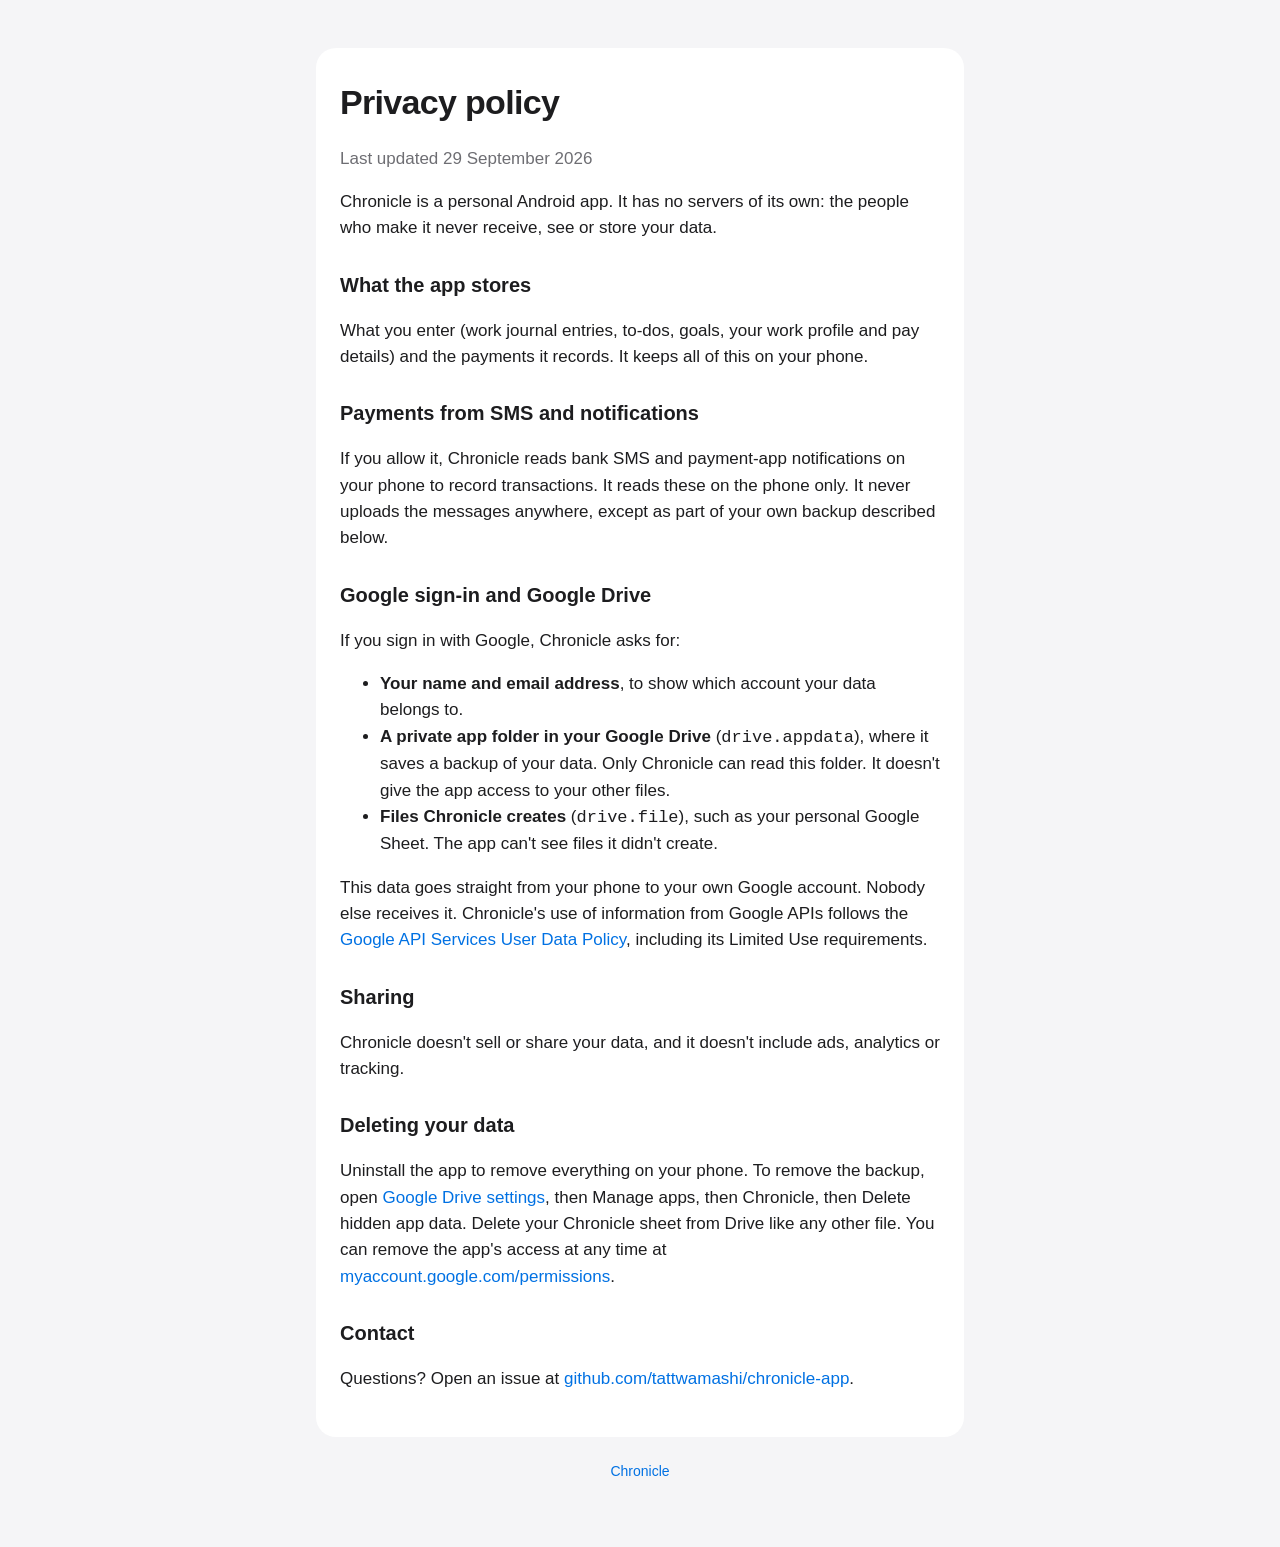
==== privacy.html @ 981eecdd "Add Chronicle home page, privacy policy and terms Change-Id: Idc4dfc1c446c8c1d9f9e93d161ced95dedddc0" ====
<!doctype html>
<html lang="en">
<head>
<meta charset="utf-8">
<meta name="viewport" content="width=device-width, initial-scale=1">
<title>Chronicle Privacy Policy</title>
<link rel="stylesheet" href="style.css">
</head>
<body>
<main>
  <div class="card">
    <h1>Privacy policy</h1>
    <p class="muted">Last updated 29 September 2026</p>

    <p>Chronicle is a personal Android app. It has no servers of its own: the people who make it never receive, see or store your data.</p>

    <h2>What the app stores</h2>
    <p>What you enter (work journal entries, to-dos, goals, your work profile and pay details) and the payments it records. It keeps all of this on your phone.</p>

    <h2>Payments from SMS and notifications</h2>
    <p>If you allow it, Chronicle reads bank SMS and payment-app notifications on your phone to record transactions. It reads these on the phone only. It never uploads the messages anywhere, except as part of your own backup described below.</p>

    <h2>Google sign-in and Google Drive</h2>
    <p>If you sign in with Google, Chronicle asks for:</p>
    <ul>
      <li><b>Your name and email address</b>, to show which account your data belongs to.</li>
      <li><b>A private app folder in your Google Drive</b> (<code>drive.appdata</code>), where it saves a backup of your data. Only Chronicle can read this folder. It doesn't give the app access to your other files.</li>
      <li><b>Files Chronicle creates</b> (<code>drive.file</code>), such as your personal Google Sheet. The app can't see files it didn't create.</li>
    </ul>
    <p>This data goes straight from your phone to your own Google account. Nobody else receives it. Chronicle's use of information from Google APIs follows the <a href="https://developers.google.com/terms/api-services-user-data-policy">Google API Services User Data Policy</a>, including its Limited Use requirements.</p>

    <h2>Sharing</h2>
    <p>Chronicle doesn't sell or share your data, and it doesn't include ads, analytics or tracking.</p>

    <h2>Deleting your data</h2>
    <p>Uninstall the app to remove everything on your phone. To remove the backup, open <a href="https://drive.google.com/drive/settings">Google Drive settings</a>, then Manage apps, then Chronicle, then Delete hidden app data. Delete your Chronicle sheet from Drive like any other file. You can remove the app's access at any time at <a href="https://myaccount.google.com/permissions">myaccount.google.com/permissions</a>.</p>

    <h2>Contact</h2>
    <p>Questions? Open an issue at <a href="https://github.com/tattwamashi/chronicle-app/issues">github.com/tattwamashi/chronicle-app</a>.</p>
  </div>
  <footer><a href="./">Chronicle</a></footer>
</main>
</body>
</html>
---- style.css ----
:root { --bg: #f5f5f7; --fg: #1d1d1f; --muted: #6e6e73; --card: #ffffff; --accent: #0071e3; }
@media (prefers-color-scheme: dark) { :root { --bg: #000; --fg: #f5f5f7; --muted: #a1a1a6; --card: #1c1c1e; --accent: #2997ff; } }
* { box-sizing: border-box; }
body { margin: 0; background: var(--bg); color: var(--fg); font: 17px/1.55 -apple-system, BlinkMacSystemFont, "Segoe UI", Roboto, sans-serif; }
main { max-width: 680px; margin: 0 auto; padding: 48px 16px 64px; }
.card { background: var(--card); border-radius: 20px; padding: 28px 24px; }
h1 { font-size: 34px; margin: 0 0 8px; letter-spacing: -0.02em; }
h2 { font-size: 20px; margin: 28px 0 6px; }
p, li { color: var(--fg); }
.muted { color: var(--muted); }
a { color: var(--accent); text-decoration: none; }
a:hover { text-decoration: underline; }
footer { margin-top: 24px; font-size: 14px; color: var(--muted); text-align: center; }
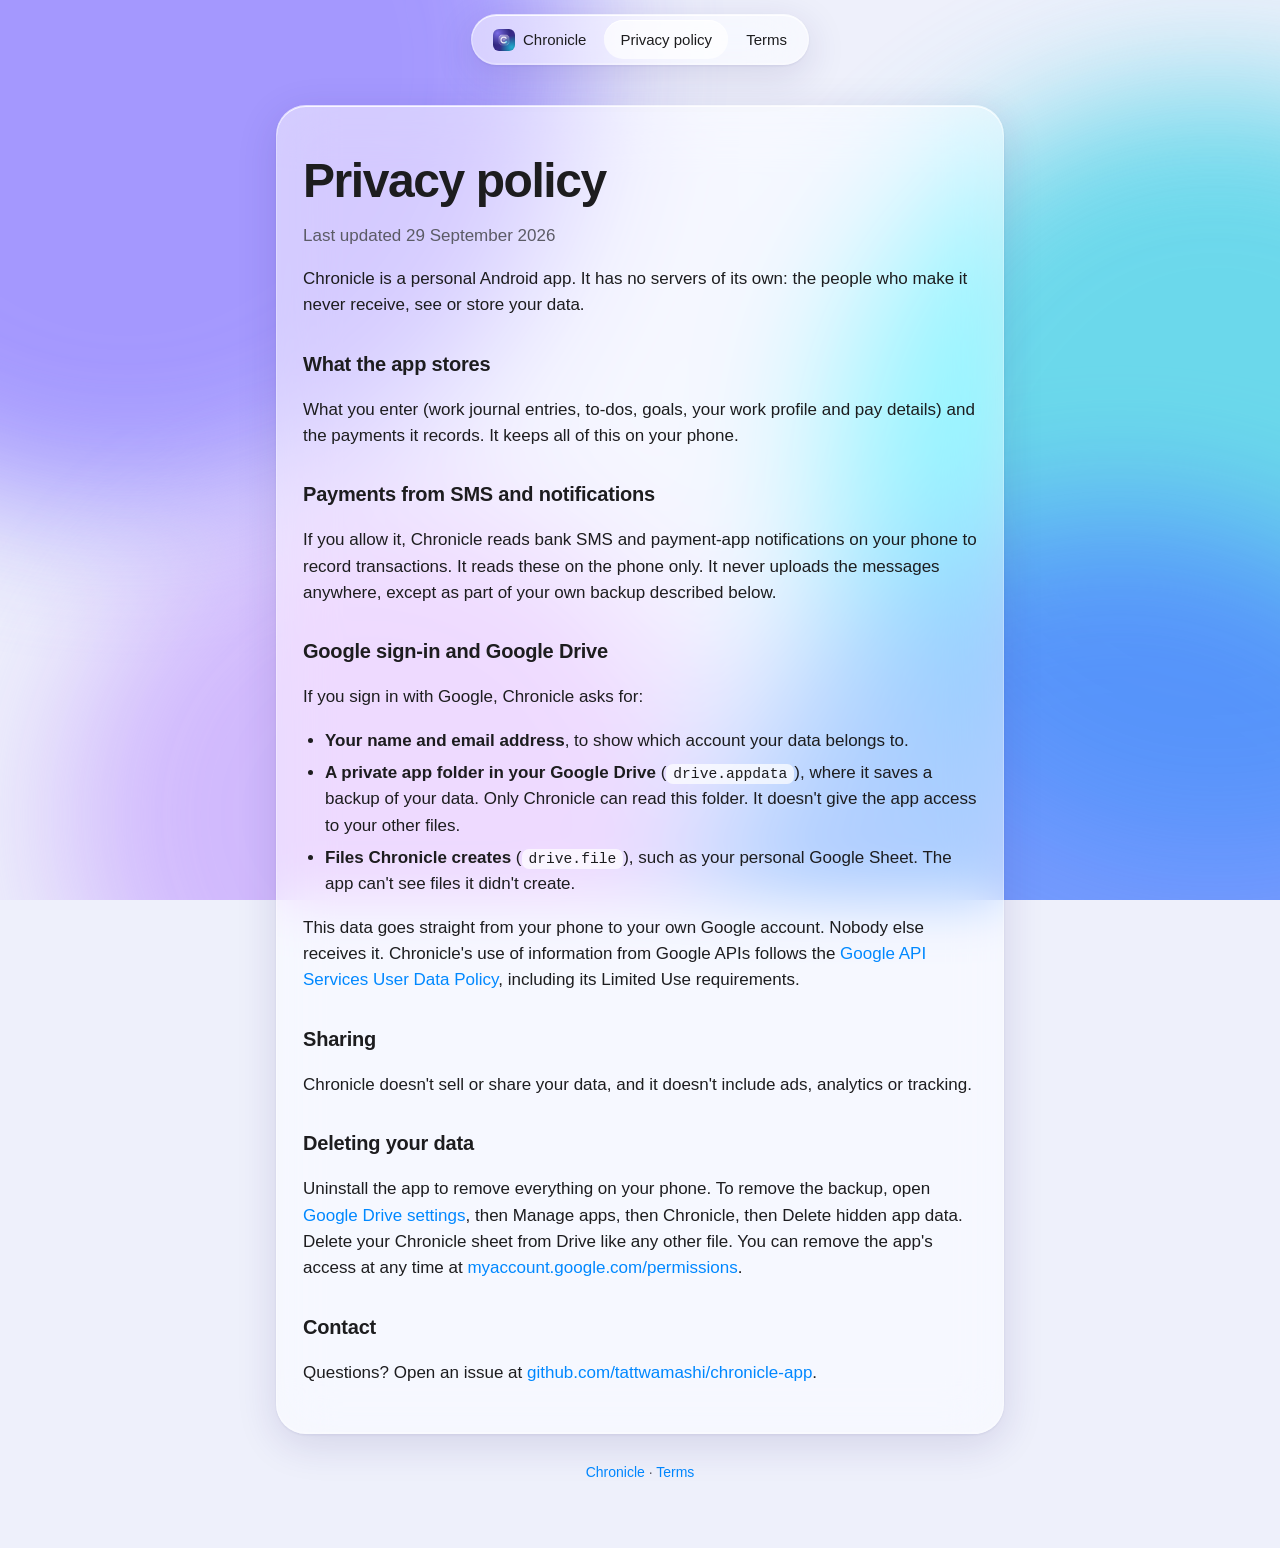
==== commit 44afd4e3: "Restyle the site in the app's Liquid Glass look Change-Id: Icac298571da6b088d0fcbf8fa989f88a5e5afdfe" ====
--- a/privacy.html
+++ b/privacy.html
@@ -2,15 +2,25 @@
 <html lang="en">
 <head>
 <meta charset="utf-8">
-<meta name="viewport" content="width=device-width, initial-scale=1">
+<meta name="viewport" content="width=device-width, initial-scale=1, viewport-fit=cover">
+<meta name="color-scheme" content="light dark">
 <title>Chronicle Privacy Policy</title>
+<meta name="description" content="Chronicle: a private work journal, planner and money tracker for Android.">
+<link rel="icon" href="icon.png">
+<link rel="apple-touch-icon" href="icon.png">
 <link rel="stylesheet" href="style.css">
 </head>
 <body>
+  <div class="aurora" aria-hidden="true"><span></span><span></span><span></span><span></span></div>
+  <nav><div class="bar glass">
+    <a href="./"><img src="icon.png" alt="">Chronicle</a>
+    <a href="privacy.html" aria-current="page">Privacy<span class="label-long">&nbsp;policy</span></a>
+    <a href="terms.html">Terms</a>
+  </div></nav>
 <main>
-  <div class="card">
+  <article class="card glass doc">
     <h1>Privacy policy</h1>
-    <p class="muted">Last updated 29 September 2026</p>
+    <p class="updated">Last updated 29 September 2026</p>
 
     <p>Chronicle is a personal Android app. It has no servers of its own: the people who make it never receive, see or store your data.</p>
 
@@ -37,8 +47,8 @@
 
     <h2>Contact</h2>
     <p>Questions? Open an issue at <a href="https://github.com/tattwamashi/chronicle-app/issues">github.com/tattwamashi/chronicle-app</a>.</p>
-  </div>
-  <footer><a href="./">Chronicle</a></footer>
+  </article>
+  <footer><a href="./">Chronicle</a> · <a href="terms.html">Terms</a></footer>
 </main>
 </body>
 </html>
--- a/style.css
+++ b/style.css
@@ -1,13 +1,179 @@
-:root { --bg: #f5f5f7; --fg: #1d1d1f; --muted: #6e6e73; --card: #ffffff; --accent: #0071e3; }
-@media (prefers-color-scheme: dark) { :root { --bg: #000; --fg: #f5f5f7; --muted: #a1a1a6; --card: #1c1c1e; --accent: #2997ff; } }
+/* Chronicle: Apple-style Liquid Glass over an aurora, matching the app. */
+:root {
+  --bg: #eef0fb;
+  --fg: #1d1d1f;
+  --muted: #5b5b66;
+  --accent: #0088ff;
+  --glass: rgba(255, 255, 255, 0.52);
+  --glass-strong: rgba(255, 255, 255, 0.7);
+  --edge: rgba(255, 255, 255, 0.85);
+  --edge-low: rgba(255, 255, 255, 0.25);
+  --shadow: 0 10px 40px rgba(40, 30, 110, 0.14), 0 1px 3px rgba(40, 30, 110, 0.08);
+  --blob-1: #8b7bff;
+  --blob-2: #3fd0e6;
+  --blob-3: #b98cff;
+  --blob-4: #4f7dff;
+}
+@media (prefers-color-scheme: dark) {
+  :root {
+    --bg: #07061a;
+    --fg: #f5f5f7;
+    --muted: #a8a8b8;
+    --accent: #3aa0ff;
+    --glass: rgba(40, 38, 70, 0.42);
+    --glass-strong: rgba(48, 46, 82, 0.6);
+    --edge: rgba(255, 255, 255, 0.28);
+    --edge-low: rgba(255, 255, 255, 0.06);
+    --shadow: 0 10px 40px rgba(0, 0, 0, 0.45), 0 1px 3px rgba(0, 0, 0, 0.3);
+    --blob-1: #5b4bd8;
+    --blob-2: #138aa8;
+    --blob-3: #7a4bd8;
+    --blob-4: #2a3fb8;
+  }
+}
+
 * { box-sizing: border-box; }
-body { margin: 0; background: var(--bg); color: var(--fg); font: 17px/1.55 -apple-system, BlinkMacSystemFont, "Segoe UI", Roboto, sans-serif; }
-main { max-width: 680px; margin: 0 auto; padding: 48px 16px 64px; }
-.card { background: var(--card); border-radius: 20px; padding: 28px 24px; }
-h1 { font-size: 34px; margin: 0 0 8px; letter-spacing: -0.02em; }
-h2 { font-size: 20px; margin: 28px 0 6px; }
-p, li { color: var(--fg); }
-.muted { color: var(--muted); }
+html { -webkit-text-size-adjust: 100%; }
+body {
+  margin: 0;
+  min-height: 100vh;
+  background: var(--bg);
+  color: var(--fg);
+  font: 17px/1.55 -apple-system, BlinkMacSystemFont, "SF Pro Text", "Inter", "Segoe UI", Roboto, sans-serif;
+  -webkit-font-smoothing: antialiased;
+  overflow-x: hidden;
+}
+
+/* The aurora: soft colour fields the glass refracts, as in the app. */
+.aurora { position: fixed; inset: 0; z-index: -1; overflow: hidden; }
+.aurora span {
+  position: absolute;
+  border-radius: 50%;
+  filter: blur(70px);
+  opacity: 0.75;
+  animation: drift 26s ease-in-out infinite alternate;
+}
+.aurora span:nth-child(1) { width: 70vmax; height: 70vmax; left: -25vmax; top: -30vmax; background: var(--blob-1); }
+.aurora span:nth-child(2) { width: 60vmax; height: 60vmax; right: -25vmax; top: 10vh; background: var(--blob-2); animation-delay: -8s; }
+.aurora span:nth-child(3) { width: 50vmax; height: 50vmax; left: 5vw; top: 55vh; background: var(--blob-3); animation-delay: -14s; opacity: 0.55; }
+.aurora span:nth-child(4) { width: 65vmax; height: 65vmax; right: -20vmax; bottom: -35vmax; background: var(--blob-4); animation-delay: -4s; }
+@keyframes drift {
+  from { transform: translate3d(0, 0, 0) scale(1); }
+  to { transform: translate3d(4vmax, 3vmax, 0) scale(1.08); }
+}
+@media (prefers-reduced-motion: reduce) { .aurora span { animation: none; } }
+
+/* Liquid Glass: blur and saturate what's behind, a bright specular rim, a soft lift. */
+.glass {
+  background: var(--glass);
+  -webkit-backdrop-filter: blur(28px) saturate(180%);
+  backdrop-filter: blur(28px) saturate(180%);
+  border: 1px solid var(--edge-low);
+  box-shadow: var(--shadow), inset 0 1px 0 var(--edge), inset 0 -1px 0 var(--edge-low);
+}
+
+/* Floating pill navigation, like the app's tab bar. */
+nav {
+  position: sticky;
+  top: 14px;
+  z-index: 10;
+  display: flex;
+  justify-content: center;
+  padding: 0 16px;
+}
+nav .bar {
+  display: flex;
+  align-items: center;
+  gap: 2px;
+  padding: 5px;
+  border-radius: 999px;
+}
+nav a {
+  display: flex;
+  align-items: center;
+  padding: 8px 16px;
+  border-radius: 999px;
+  color: var(--fg);
+  font-size: 15px;
+  font-weight: 500;
+  text-decoration: none;
+  transition: background 0.2s;
+}
+nav a img { width: 22px; height: 22px; border-radius: 6px; margin-right: 8px; }
+nav a:hover { background: var(--edge-low); }
+nav a[aria-current="page"] { background: var(--glass-strong); box-shadow: inset 0 1px 0 var(--edge); }
+
+main { max-width: 760px; margin: 0 auto; padding: 40px 16px 64px; }
+
+/* Home hero */
+.hero { text-align: center; padding: 36px 0 28px; }
+.hero .icon {
+  width: 128px;
+  height: 128px;
+  border-radius: 29px; /* the iOS icon squircle, near enough */
+  box-shadow: 0 18px 50px rgba(60, 40, 160, 0.35), inset 0 0 0 1px var(--edge-low);
+}
+.hero h1 { font-size: clamp(44px, 9vw, 64px); line-height: 1.05; margin: 22px 0 12px; letter-spacing: -0.035em; font-weight: 700; }
+.hero p { font-size: clamp(19px, 3.2vw, 22px); color: var(--muted); max-width: 560px; margin: 0 auto; letter-spacing: -0.01em; }
+
+.pill-button {
+  display: inline-flex;
+  align-items: center;
+  gap: 8px;
+  margin-top: 26px;
+  padding: 13px 24px;
+  border-radius: 999px;
+  color: #fff;
+  font-weight: 600;
+  text-decoration: none;
+  background: linear-gradient(180deg, color-mix(in srgb, var(--accent) 85%, #fff), var(--accent));
+  box-shadow: 0 8px 24px color-mix(in srgb, var(--accent) 40%, transparent), inset 0 1px 0 rgba(255, 255, 255, 0.5);
+}
+
+.grid { display: grid; grid-template-columns: repeat(2, 1fr); gap: 14px; margin-top: 36px; }
+@media (max-width: 560px) { .grid { grid-template-columns: 1fr; } }
+.tile { border-radius: 26px; padding: 22px; }
+.tile .glyph {
+  width: 44px;
+  height: 44px;
+  border-radius: 11px;
+  display: grid;
+  place-items: center;
+  margin-bottom: 14px;
+  color: #fff;
+  box-shadow: 0 4px 12px rgba(0, 0, 0, 0.12), inset 0 1px 0 rgba(255, 255, 255, 0.45);
+}
+.tile .glyph svg { width: 24px; height: 24px; }
+.glyph.journal { background: linear-gradient(180deg, #ffb340, #ff8a00); }
+.glyph.plan { background: linear-gradient(180deg, #4cd964, #28b446); }
+.glyph.insights { background: linear-gradient(180deg, #5ac8fa, #0a84ff); }
+.glyph.money { background: linear-gradient(180deg, #bf8cff, #8e44ff); }
+.tile h3 { margin: 0 0 4px; font-size: 18px; letter-spacing: -0.01em; }
+.tile p { margin: 0; color: var(--muted); font-size: 15px; line-height: 1.45; }
+
+.card { border-radius: 30px; padding: 30px 26px; margin-top: 14px; }
+.card.feature { margin-top: 14px; }
+.card h2 { font-size: 22px; margin: 0 0 6px; letter-spacing: -0.015em; }
+
+/* Documents (privacy, terms) */
+.doc h1 { font-size: clamp(36px, 7vw, 48px); margin: 8px 0 4px; letter-spacing: -0.03em; }
+.doc .updated { color: var(--muted); margin: 0 0 8px; }
+.doc h2 { font-size: 20px; margin: 30px 0 6px; letter-spacing: -0.01em; }
+.doc ul { padding-left: 22px; }
+.doc li { margin: 6px 0; }
+code {
+  font: 0.86em ui-monospace, "SF Mono", Menlo, monospace;
+  padding: 2px 7px;
+  border-radius: 7px;
+  background: var(--glass-strong);
+}
 a { color: var(--accent); text-decoration: none; }
 a:hover { text-decoration: underline; }
-footer { margin-top: 24px; font-size: 14px; color: var(--muted); text-align: center; }
+
+footer { margin-top: 28px; text-align: center; color: var(--muted); font-size: 14px; }
+
+@media (max-width: 480px) {
+  nav a { padding: 8px 12px; }
+  nav a .label-long { display: none; }
+  .card { padding: 24px 20px; border-radius: 26px; }
+}
